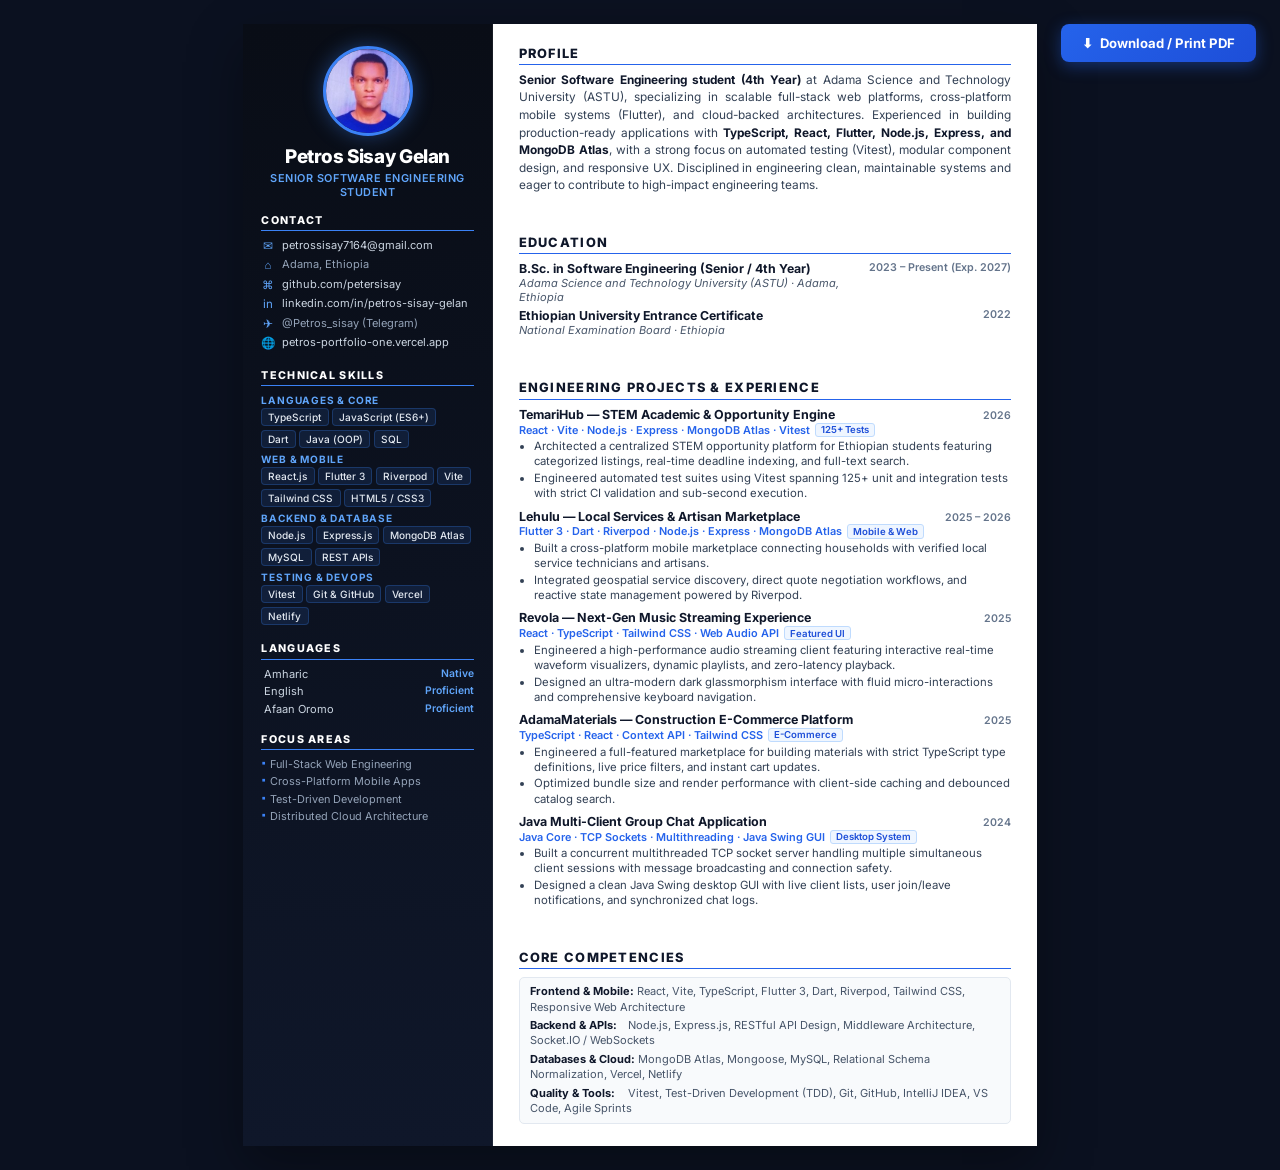
==== public/cv.html @ f02c2fa9 "feat(cv): upgrade resume with senior standing, TemariHub, Lehulu, and Flutter stack" ====
<!DOCTYPE html>
<html lang="en">
<head>
  <meta charset="UTF-8" />
  <meta name="viewport" content="width=device-width, initial-scale=1.0" />
  <title>Petros Sisay Gelan — CV & Resume</title>
  <link rel="preconnect" href="https://fonts.googleapis.com" />
  <link rel="preconnect" href="https://fonts.gstatic.com" crossorigin />
  <link href="https://fonts.googleapis.com/css2?family=Inter:wght@300;400;500;600;700;800&display=swap" rel="stylesheet" />
  <style>
    * { margin: 0; padding: 0; box-sizing: border-box; }

    @page {
      size: A4 portrait;
      margin: 0;
    }

    body {
      font-family: 'Inter', -apple-system, BlinkMacSystemFont, 'Segoe UI', Roboto, sans-serif;
      background: #0b1120;
      display: flex;
      justify-content: center;
      align-items: flex-start;
      min-height: 100vh;
      padding: 1.5rem 1rem;
      color: #1e293b;
      -webkit-font-smoothing: antialiased;
    }

    .cv-wrapper {
      display: flex;
      width: 794px;
      height: 1122px;
      max-height: 1122px;
      background: #ffffff;
      box-shadow: 0 20px 50px rgba(0,0,0,0.35);
      position: relative;
      overflow: hidden;
      page-break-after: avoid;
      page-break-inside: avoid;
    }

    /* ── LEFT SIDEBAR ── */
    .sidebar {
      width: 250px;
      height: 100%;
      background: linear-gradient(180deg, #090d16 0%, #0f172a 100%);
      color: #f8fafc;
      display: flex;
      flex-direction: column;
      align-items: center;
      padding: 1.35rem 1.15rem;
      flex-shrink: 0;
      border-right: 1px solid rgba(255,255,255,0.06);
    }

    .photo-wrap {
      width: 90px;
      height: 90px;
      border-radius: 50%;
      border: 3px solid #3b82f6;
      box-shadow: 0 0 20px rgba(59, 130, 246, 0.4);
      overflow: hidden;
      margin-bottom: 0.65rem;
      background: #1e293b;
      flex-shrink: 0;
    }

    .photo-wrap img {
      width: 100%;
      height: 100%;
      object-fit: cover;
      object-position: top center;
      display: block;
    }

    .sidebar-name {
      font-size: 1.18rem;
      font-weight: 800;
      color: #ffffff;
      text-align: center;
      margin-bottom: 0.15rem;
      letter-spacing: -0.02em;
      line-height: 1.2;
    }

    .sidebar-title {
      font-size: 0.68rem;
      color: #60a5fa;
      font-weight: 600;
      text-align: center;
      margin-bottom: 0.95rem;
      text-transform: uppercase;
      letter-spacing: 0.05em;
    }

    .sidebar-section {
      width: 100%;
      margin-bottom: 0.85rem;
    }

    .sidebar-section:last-child {
      margin-bottom: 0;
    }

    .sidebar-section-title {
      font-size: 0.67rem;
      font-weight: 800;
      text-transform: uppercase;
      letter-spacing: 0.12em;
      color: #ffffff;
      border-bottom: 1.5px solid #3b82f6;
      padding-bottom: 0.2rem;
      margin-bottom: 0.45rem;
      display: flex;
      align-items: center;
      gap: 0.35rem;
    }

    .contact-item {
      display: flex;
      align-items: center;
      gap: 0.5rem;
      font-size: 0.69rem;
      color: #94a3b8;
      margin-bottom: 0.32rem;
      line-height: 1.25;
    }

    .contact-item .icon {
      font-size: 0.72rem;
      color: #60a5fa;
      flex-shrink: 0;
      width: 13px;
      text-align: center;
    }

    .contact-item a {
      color: #cbd5e1;
      text-decoration: none;
      word-break: break-all;
    }

    .skill-group-title {
      font-size: 0.63rem;
      text-transform: uppercase;
      letter-spacing: 0.08em;
      color: #60a5fa;
      font-weight: 700;
      margin-top: 0.3rem;
      margin-bottom: 0.18rem;
    }

    .skill-tags {
      display: flex;
      flex-wrap: wrap;
      gap: 0.22rem;
      margin-bottom: 0.25rem;
    }

    .skill-badge {
      font-size: 0.63rem;
      background: rgba(59, 130, 246, 0.12);
      color: #e2e8f0;
      padding: 0.12rem 0.38rem;
      border-radius: 4px;
      border: 1px solid rgba(59, 130, 246, 0.25);
      font-weight: 500;
      line-height: 1.2;
    }

    .lang-item {
      display: flex;
      justify-content: space-between;
      font-size: 0.69rem;
      color: #cbd5e1;
      margin-bottom: 0.22rem;
      padding-left: 0.15rem;
    }

    .lang-item span {
      font-weight: 600;
      color: #60a5fa;
      font-size: 0.65rem;
    }

    .interest-item {
      font-size: 0.68rem;
      color: #94a3b8;
      margin-bottom: 0.2rem;
      padding-left: 0.55rem;
      position: relative;
    }

    .interest-item::before {
      content: '▪';
      position: absolute;
      left: 0;
      color: #3b82f6;
      font-size: 0.6rem;
    }

    /* ── RIGHT MAIN CONTENT ── */
    .main-content {
      flex: 1;
      height: 100%;
      padding: 1.35rem 1.6rem;
      background: #ffffff;
      display: flex;
      flex-direction: column;
      justify-content: space-between;
    }

    .main-section {
      margin-bottom: 0.65rem;
    }

    .main-section:last-child {
      margin-bottom: 0;
    }

    .main-section-title {
      font-size: 0.8rem;
      font-weight: 800;
      text-transform: uppercase;
      letter-spacing: 0.1em;
      color: #0f172a;
      border-bottom: 1.5px solid #2563eb;
      padding-bottom: 0.2rem;
      margin-bottom: 0.45rem;
      display: flex;
      align-items: center;
      justify-content: space-between;
    }

    .profile-text {
      font-size: 0.74rem;
      color: #334155;
      line-height: 1.48;
      text-align: justify;
    }

    .profile-text strong {
      color: #0f172a;
    }

    .exp-item {
      margin-bottom: 0.45rem;
    }

    .exp-item:last-child {
      margin-bottom: 0;
    }

    .exp-header {
      display: flex;
      justify-content: space-between;
      align-items: baseline;
      margin-bottom: 0.05rem;
    }

    .exp-title {
      font-size: 0.78rem;
      font-weight: 700;
      color: #0f172a;
    }

    .exp-date {
      font-size: 0.66rem;
      color: #64748b;
      font-weight: 600;
      white-space: nowrap;
    }

    .exp-company {
      font-size: 0.68rem;
      color: #2563eb;
      font-weight: 600;
      margin-bottom: 0.16rem;
      display: flex;
      align-items: center;
      gap: 0.35rem;
    }

    .exp-company span.badge {
      background: #eff6ff;
      border: 1px solid #bfdbfe;
      color: #1d4ed8;
      font-size: 0.6rem;
      padding: 0.04rem 0.3rem;
      border-radius: 3px;
      font-weight: 600;
    }

    .exp-bullets {
      padding-left: 0.95rem;
    }

    .exp-bullets li {
      font-size: 0.71rem;
      color: #334155;
      margin-bottom: 0.1rem;
      line-height: 1.33;
    }

    .edu-item {
      display: flex;
      justify-content: space-between;
      align-items: flex-start;
      margin-bottom: 0.22rem;
    }

    .edu-left {
      flex: 1;
    }

    .edu-title {
      font-size: 0.77rem;
      font-weight: 700;
      color: #0f172a;
    }

    .edu-institution {
      font-size: 0.69rem;
      color: #475569;
      font-style: italic;
    }

    .edu-date {
      font-size: 0.67rem;
      color: #64748b;
      font-weight: 600;
      white-space: nowrap;
    }

    .tech-grid {
      display: grid;
      grid-template-columns: 1fr;
      gap: 0.22rem;
      font-size: 0.69rem;
      background: #f8fafc;
      padding: 0.42rem 0.65rem;
      border-radius: 5px;
      border: 1px solid #e2e8f0;
      line-height: 1.38;
    }

    .tech-grid-row strong {
      color: #0f172a;
      font-weight: 700;
      min-width: 95px;
      display: inline-block;
    }

    .tech-grid-row span {
      color: #475569;
    }

    .print-btn {
      position: fixed;
      top: 1.5rem;
      right: 1.5rem;
      background: linear-gradient(135deg, #2563eb, #1d4ed8);
      color: #ffffff;
      border: none;
      padding: 0.7rem 1.3rem;
      border-radius: 8px;
      font-size: 0.82rem;
      font-weight: 700;
      cursor: pointer;
      box-shadow: 0 4px 16px rgba(37, 99, 235, 0.4);
      z-index: 100;
      font-family: 'Inter', sans-serif;
      transition: all 0.2s ease;
      display: flex;
      align-items: center;
      gap: 0.45rem;
    }

    .print-btn:hover {
      background: linear-gradient(135deg, #1d4ed8, #1e40af);
      transform: translateY(-1px);
      box-shadow: 0 6px 20px rgba(37, 99, 235, 0.5);
    }

    @media print {
      body {
        background: none;
        padding: 0;
        margin: 0;
      }
      .cv-wrapper {
        box-shadow: none;
        width: 100%;
        height: 100%;
        border-radius: 0;
      }
      .print-btn {
        display: none !important;
      }
    }
  </style>
</head>
<body>

<button class="print-btn" onclick="window.print()">
  <span>⬇</span> Download / Print PDF
</button>

<div class="cv-wrapper">
  <!-- LEFT SIDEBAR -->
  <aside class="sidebar">
    <div class="photo-wrap">
      <img
        src="[data-uri]"
        alt="Petros Sisay Gelan"
      />
    </div>

    <h1 class="sidebar-name">Petros Sisay Gelan</h1>
    <p class="sidebar-title">Senior Software Engineering Student</p>

    <!-- CONTACT -->
    <div class="sidebar-section">
      <h2 class="sidebar-section-title">Contact</h2>
      <div class="contact-item">
        <span class="icon">✉</span>
        <a href="mailto:petrossisay7164@gmail.com">petrossisay7164@gmail.com</a>
      </div>
      <div class="contact-item">
        <span class="icon">⌂</span>
        <span>Adama, Ethiopia</span>
      </div>
      <div class="contact-item">
        <span class="icon">⌘</span>
        <a href="https://github.com/petersisay" target="_blank">github.com/petersisay</a>
      </div>
      <div class="contact-item">
        <span class="icon">in</span>
        <a href="https://linkedin.com/in/petros-sisay-gelan" target="_blank">linkedin.com/in/petros-sisay-gelan</a>
      </div>
      <div class="contact-item">
        <span class="icon">✈</span>
        <span>@Petros_sisay (Telegram)</span>
      </div>
      <div class="contact-item">
        <span class="icon">🌐</span>
        <a href="https://petros-portfolio-one.vercel.app" target="_blank">petros-portfolio-one.vercel.app</a>
      </div>
    </div>

    <!-- SKILLS -->
    <div class="sidebar-section">
      <h2 class="sidebar-section-title">Technical Skills</h2>
      
      <div class="skill-group-title">Languages & Core</div>
      <div class="skill-tags">
        <span class="skill-badge">TypeScript</span>
        <span class="skill-badge">JavaScript (ES6+)</span>
        <span class="skill-badge">Dart</span>
        <span class="skill-badge">Java (OOP)</span>
        <span class="skill-badge">SQL</span>
      </div>

      <div class="skill-group-title">Web & Mobile</div>
      <div class="skill-tags">
        <span class="skill-badge">React.js</span>
        <span class="skill-badge">Flutter 3</span>
        <span class="skill-badge">Riverpod</span>
        <span class="skill-badge">Vite</span>
        <span class="skill-badge">Tailwind CSS</span>
        <span class="skill-badge">HTML5 / CSS3</span>
      </div>

      <div class="skill-group-title">Backend & Database</div>
      <div class="skill-tags">
        <span class="skill-badge">Node.js</span>
        <span class="skill-badge">Express.js</span>
        <span class="skill-badge">MongoDB Atlas</span>
        <span class="skill-badge">MySQL</span>
        <span class="skill-badge">REST APIs</span>
      </div>

      <div class="skill-group-title">Testing & DevOps</div>
      <div class="skill-tags">
        <span class="skill-badge">Vitest</span>
        <span class="skill-badge">Git & GitHub</span>
        <span class="skill-badge">Vercel</span>
        <span class="skill-badge">Netlify</span>
      </div>
    </div>

    <!-- LANGUAGES -->
    <div class="sidebar-section">
      <h2 class="sidebar-section-title">Languages</h2>
      <div class="lang-item">Amharic <span>Native</span></div>
      <div class="lang-item">English <span>Proficient</span></div>
      <div class="lang-item">Afaan Oromo <span>Proficient</span></div>
    </div>

    <!-- FOCUS AREAS -->
    <div class="sidebar-section">
      <h2 class="sidebar-section-title">Focus Areas</h2>
      <div class="interest-item">Full-Stack Web Engineering</div>
      <div class="interest-item">Cross-Platform Mobile Apps</div>
      <div class="interest-item">Test-Driven Development</div>
      <div class="interest-item">Distributed Cloud Architecture</div>
    </div>
  </aside>

  <!-- RIGHT MAIN CONTENT -->
  <main class="main-content">

    <!-- PROFILE -->
    <section class="main-section">
      <h2 class="main-section-title">Profile</h2>
      <p class="profile-text">
        <strong>Senior Software Engineering student (4th Year)</strong> at Adama Science and Technology University (ASTU), specializing in scalable full-stack web platforms, cross-platform mobile systems (Flutter), and cloud-backed architectures. Experienced in building production-ready applications with <strong>TypeScript, React, Flutter, Node.js, Express, and MongoDB Atlas</strong>, with a strong focus on automated testing (Vitest), modular component design, and responsive UX. Disciplined in engineering clean, maintainable systems and eager to contribute to high-impact engineering teams.
      </p>
    </section>

    <!-- EDUCATION -->
    <section class="main-section">
      <h2 class="main-section-title">Education</h2>
      <div class="edu-item">
        <div class="edu-left">
          <div class="edu-title">B.Sc. in Software Engineering (Senior / 4th Year)</div>
          <div class="edu-institution">Adama Science and Technology University (ASTU) · Adama, Ethiopia</div>
        </div>
        <div class="edu-date">2023 – Present (Exp. 2027)</div>
      </div>
      <div class="edu-item">
        <div class="edu-left">
          <div class="edu-title">Ethiopian University Entrance Certificate</div>
          <div class="edu-institution">National Examination Board · Ethiopia</div>
        </div>
        <div class="edu-date">2022</div>
      </div>
    </section>

    <!-- FEATURED PROJECTS -->
    <section class="main-section">
      <h2 class="main-section-title">Engineering Projects & Experience</h2>

      <div class="exp-item">
        <div class="exp-header">
          <div class="exp-title">TemariHub — STEM Academic & Opportunity Engine</div>
          <div class="exp-date">2026</div>
        </div>
        <div class="exp-company">
          <span>React · Vite · Node.js · Express · MongoDB Atlas · Vitest</span>
          <span class="badge">125+ Tests</span>
        </div>
        <ul class="exp-bullets">
          <li>Architected a centralized STEM opportunity platform for Ethiopian students featuring categorized listings, real-time deadline indexing, and full-text search.</li>
          <li>Engineered automated test suites using Vitest spanning 125+ unit and integration tests with strict CI validation and sub-second execution.</li>
        </ul>
      </div>

      <div class="exp-item">
        <div class="exp-header">
          <div class="exp-title">Lehulu — Local Services & Artisan Marketplace</div>
          <div class="exp-date">2025 – 2026</div>
        </div>
        <div class="exp-company">
          <span>Flutter 3 · Dart · Riverpod · Node.js · Express · MongoDB Atlas</span>
          <span class="badge">Mobile & Web</span>
        </div>
        <ul class="exp-bullets">
          <li>Built a cross-platform mobile marketplace connecting households with verified local service technicians and artisans.</li>
          <li>Integrated geospatial service discovery, direct quote negotiation workflows, and reactive state management powered by Riverpod.</li>
        </ul>
      </div>

      <div class="exp-item">
        <div class="exp-header">
          <div class="exp-title">Revola — Next-Gen Music Streaming Experience</div>
          <div class="exp-date">2025</div>
        </div>
        <div class="exp-company">
          <span>React · TypeScript · Tailwind CSS · Web Audio API</span>
          <span class="badge">Featured UI</span>
        </div>
        <ul class="exp-bullets">
          <li>Engineered a high-performance audio streaming client featuring interactive real-time waveform visualizers, dynamic playlists, and zero-latency playback.</li>
          <li>Designed an ultra-modern dark glassmorphism interface with fluid micro-interactions and comprehensive keyboard navigation.</li>
        </ul>
      </div>

      <div class="exp-item">
        <div class="exp-header">
          <div class="exp-title">AdamaMaterials — Construction E-Commerce Platform</div>
          <div class="exp-date">2025</div>
        </div>
        <div class="exp-company">
          <span>TypeScript · React · Context API · Tailwind CSS</span>
          <span class="badge">E-Commerce</span>
        </div>
        <ul class="exp-bullets">
          <li>Engineered a full-featured marketplace for building materials with strict TypeScript type definitions, live price filters, and instant cart updates.</li>
          <li>Optimized bundle size and render performance with client-side caching and debounced catalog search.</li>
        </ul>
      </div>

      <div class="exp-item">
        <div class="exp-header">
          <div class="exp-title">Java Multi-Client Group Chat Application</div>
          <div class="exp-date">2024</div>
        </div>
        <div class="exp-company">
          <span>Java Core · TCP Sockets · Multithreading · Java Swing GUI</span>
          <span class="badge">Desktop System</span>
        </div>
        <ul class="exp-bullets">
          <li>Built a concurrent multithreaded TCP socket server handling multiple simultaneous client sessions with message broadcasting and connection safety.</li>
          <li>Designed a clean Java Swing desktop GUI with live client lists, user join/leave notifications, and synchronized chat logs.</li>
        </ul>
      </div>
    </section>

    <!-- TECHNICAL PROFICIENCY SUMMARY -->
    <section class="main-section">
      <h2 class="main-section-title">Core Competencies</h2>
      <div class="tech-grid">
        <div class="tech-grid-row">
          <strong>Frontend & Mobile:</strong>
          <span>React, Vite, TypeScript, Flutter 3, Dart, Riverpod, Tailwind CSS, Responsive Web Architecture</span>
        </div>
        <div class="tech-grid-row">
          <strong>Backend & APIs:</strong>
          <span>Node.js, Express.js, RESTful API Design, Middleware Architecture, Socket.IO / WebSockets</span>
        </div>
        <div class="tech-grid-row">
          <strong>Databases & Cloud:</strong>
          <span>MongoDB Atlas, Mongoose, MySQL, Relational Schema Normalization, Vercel, Netlify</span>
        </div>
        <div class="tech-grid-row">
          <strong>Quality & Tools:</strong>
          <span>Vitest, Test-Driven Development (TDD), Git, GitHub, IntelliJ IDEA, VS Code, Agile Sprints</span>
        </div>
      </div>
    </section>

  </main>
</div>

</body>
</html>
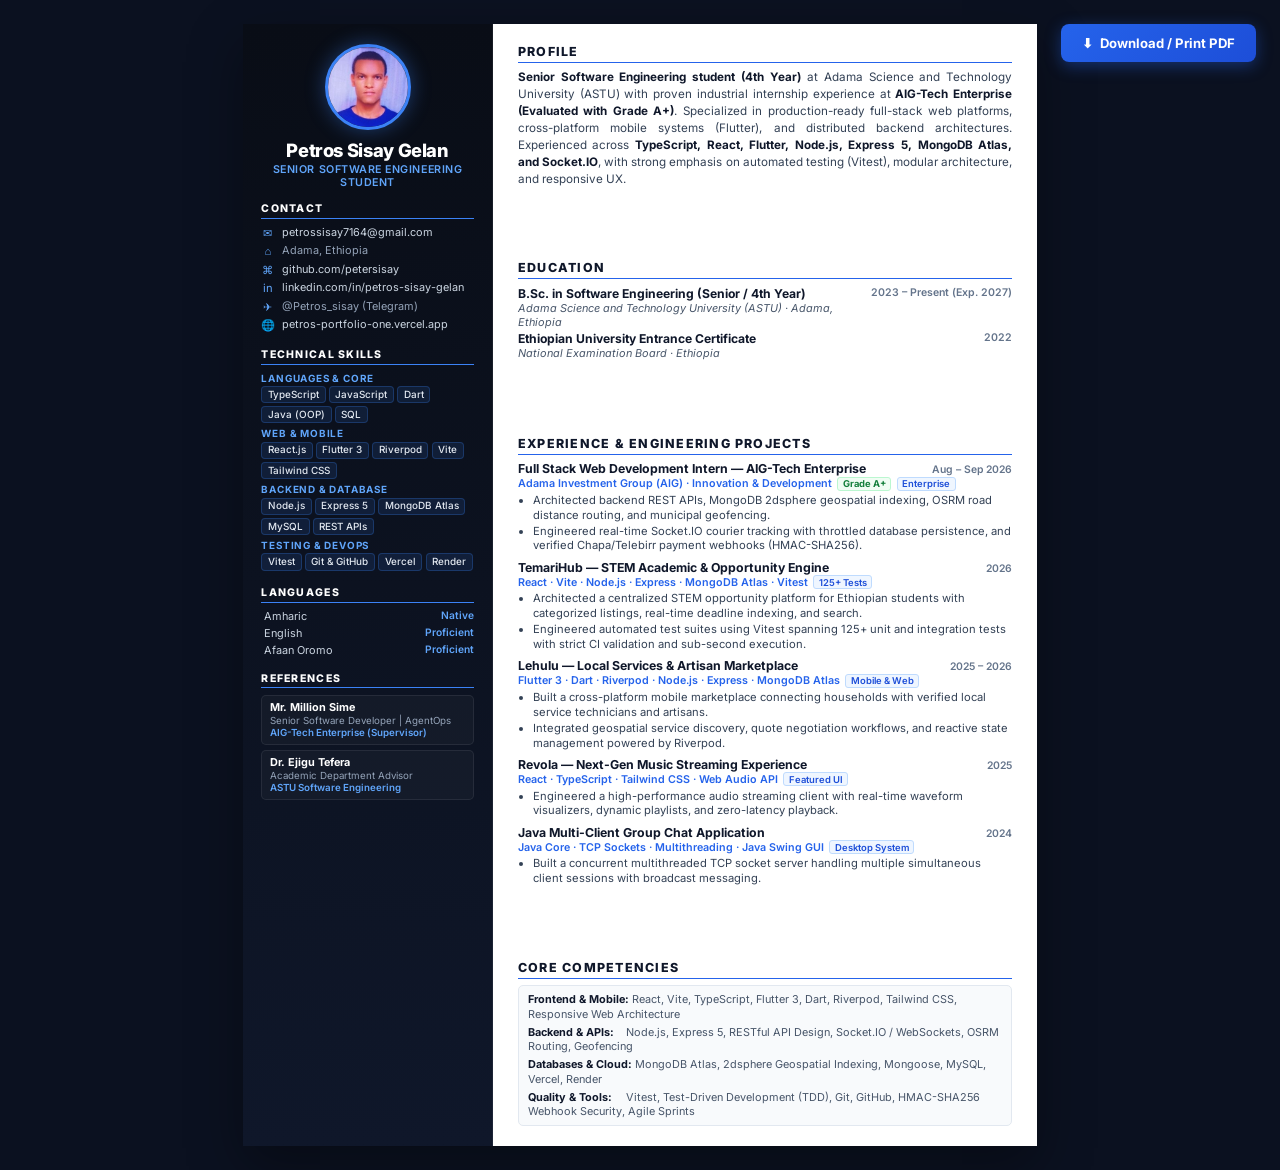
==== commit 98642f46: "feat(cv): add AIG-Tech internship with Grade A+ and supervisor references" ====
--- a/public/cv.html
+++ b/public/cv.html
@@ -49,19 +49,19 @@
       display: flex;
       flex-direction: column;
       align-items: center;
-      padding: 1.35rem 1.15rem;
+      padding: 1.25rem 1.15rem;
       flex-shrink: 0;
       border-right: 1px solid rgba(255,255,255,0.06);
     }
 
     .photo-wrap {
-      width: 90px;
-      height: 90px;
+      width: 86px;
+      height: 86px;
       border-radius: 50%;
       border: 3px solid #3b82f6;
       box-shadow: 0 0 20px rgba(59, 130, 246, 0.4);
       overflow: hidden;
-      margin-bottom: 0.65rem;
+      margin-bottom: 0.55rem;
       background: #1e293b;
       flex-shrink: 0;
     }
@@ -75,28 +75,28 @@
     }
 
     .sidebar-name {
-      font-size: 1.18rem;
+      font-size: 1.15rem;
       font-weight: 800;
       color: #ffffff;
       text-align: center;
-      margin-bottom: 0.15rem;
+      margin-bottom: 0.12rem;
       letter-spacing: -0.02em;
       line-height: 1.2;
     }
 
     .sidebar-title {
-      font-size: 0.68rem;
+      font-size: 0.67rem;
       color: #60a5fa;
       font-weight: 600;
       text-align: center;
-      margin-bottom: 0.95rem;
+      margin-bottom: 0.85rem;
       text-transform: uppercase;
       letter-spacing: 0.05em;
     }
 
     .sidebar-section {
       width: 100%;
-      margin-bottom: 0.85rem;
+      margin-bottom: 0.75rem;
     }
 
     .sidebar-section:last-child {
@@ -104,14 +104,14 @@
     }
 
     .sidebar-section-title {
-      font-size: 0.67rem;
+      font-size: 0.66rem;
       font-weight: 800;
       text-transform: uppercase;
       letter-spacing: 0.12em;
       color: #ffffff;
       border-bottom: 1.5px solid #3b82f6;
-      padding-bottom: 0.2rem;
-      margin-bottom: 0.45rem;
+      padding-bottom: 0.18rem;
+      margin-bottom: 0.4rem;
       display: flex;
       align-items: center;
       gap: 0.35rem;
@@ -120,15 +120,15 @@
     .contact-item {
       display: flex;
       align-items: center;
-      gap: 0.5rem;
-      font-size: 0.69rem;
+      gap: 0.45rem;
+      font-size: 0.68rem;
       color: #94a3b8;
-      margin-bottom: 0.32rem;
+      margin-bottom: 0.28rem;
       line-height: 1.25;
     }
 
     .contact-item .icon {
-      font-size: 0.72rem;
+      font-size: 0.7rem;
       color: #60a5fa;
       flex-shrink: 0;
       width: 13px;
@@ -142,27 +142,27 @@
     }
 
     .skill-group-title {
-      font-size: 0.63rem;
+      font-size: 0.62rem;
       text-transform: uppercase;
       letter-spacing: 0.08em;
       color: #60a5fa;
       font-weight: 700;
-      margin-top: 0.3rem;
-      margin-bottom: 0.18rem;
+      margin-top: 0.25rem;
+      margin-bottom: 0.15rem;
     }
 
     .skill-tags {
       display: flex;
       flex-wrap: wrap;
-      gap: 0.22rem;
-      margin-bottom: 0.25rem;
+      gap: 0.2rem;
+      margin-bottom: 0.2rem;
     }
 
     .skill-badge {
-      font-size: 0.63rem;
+      font-size: 0.62rem;
       background: rgba(59, 130, 246, 0.12);
       color: #e2e8f0;
-      padding: 0.12rem 0.38rem;
+      padding: 0.1rem 0.35rem;
       border-radius: 4px;
       border: 1px solid rgba(59, 130, 246, 0.25);
       font-weight: 500;
@@ -172,39 +172,53 @@
     .lang-item {
       display: flex;
       justify-content: space-between;
-      font-size: 0.69rem;
+      font-size: 0.68rem;
       color: #cbd5e1;
-      margin-bottom: 0.22rem;
+      margin-bottom: 0.18rem;
       padding-left: 0.15rem;
     }
 
     .lang-item span {
       font-weight: 600;
       color: #60a5fa;
-      font-size: 0.65rem;
-    }
-
-    .interest-item {
+      font-size: 0.64rem;
+    }
+
+    .ref-card {
+      background: rgba(255, 255, 255, 0.03);
+      border: 1px solid rgba(255, 255, 255, 0.08);
+      border-radius: 5px;
+      padding: 0.32rem 0.45rem;
+      margin-bottom: 0.3rem;
+      line-height: 1.25;
+    }
+
+    .ref-card:last-child {
+      margin-bottom: 0;
+    }
+
+    .ref-name {
       font-size: 0.68rem;
+      font-weight: 700;
+      color: #ffffff;
+    }
+
+    .ref-role {
+      font-size: 0.61rem;
       color: #94a3b8;
-      margin-bottom: 0.2rem;
-      padding-left: 0.55rem;
-      position: relative;
-    }
-
-    .interest-item::before {
-      content: '▪';
-      position: absolute;
-      left: 0;
-      color: #3b82f6;
-      font-size: 0.6rem;
+    }
+
+    .ref-org {
+      font-size: 0.61rem;
+      color: #60a5fa;
+      font-weight: 600;
     }
 
     /* ── RIGHT MAIN CONTENT ── */
     .main-content {
       flex: 1;
       height: 100%;
-      padding: 1.35rem 1.6rem;
+      padding: 1.25rem 1.55rem;
       background: #ffffff;
       display: flex;
       flex-direction: column;
@@ -212,7 +226,7 @@
     }
 
     .main-section {
-      margin-bottom: 0.65rem;
+      margin-bottom: 0.55rem;
     }
 
     .main-section:last-child {
@@ -220,23 +234,23 @@
     }
 
     .main-section-title {
-      font-size: 0.8rem;
+      font-size: 0.78rem;
       font-weight: 800;
       text-transform: uppercase;
       letter-spacing: 0.1em;
       color: #0f172a;
       border-bottom: 1.5px solid #2563eb;
-      padding-bottom: 0.2rem;
-      margin-bottom: 0.45rem;
+      padding-bottom: 0.18rem;
+      margin-bottom: 0.4rem;
       display: flex;
       align-items: center;
       justify-content: space-between;
     }
 
     .profile-text {
-      font-size: 0.74rem;
+      font-size: 0.73rem;
       color: #334155;
-      line-height: 1.48;
+      line-height: 1.45;
       text-align: justify;
     }
 
@@ -245,7 +259,7 @@
     }
 
     .exp-item {
-      margin-bottom: 0.45rem;
+      margin-bottom: 0.4rem;
     }
 
     .exp-item:last-child {
@@ -256,93 +270,103 @@
       display: flex;
       justify-content: space-between;
       align-items: baseline;
-      margin-bottom: 0.05rem;
+      margin-bottom: 0.04rem;
     }
 
     .exp-title {
-      font-size: 0.78rem;
+      font-size: 0.77rem;
       font-weight: 700;
       color: #0f172a;
     }
 
     .exp-date {
+      font-size: 0.65rem;
+      color: #64748b;
+      font-weight: 600;
+      white-space: nowrap;
+    }
+
+    .exp-company {
+      font-size: 0.67rem;
+      color: #2563eb;
+      font-weight: 600;
+      margin-bottom: 0.14rem;
+      display: flex;
+      align-items: center;
+      gap: 0.35rem;
+    }
+
+    .exp-company span.badge {
+      background: #eff6ff;
+      border: 1px solid #bfdbfe;
+      color: #1d4ed8;
+      font-size: 0.59rem;
+      padding: 0.03rem 0.28rem;
+      border-radius: 3px;
+      font-weight: 600;
+    }
+
+    .exp-company span.badge-grade {
+      background: #f0fdf4;
+      border: 1px solid #bbf7d0;
+      color: #15803d;
+      font-size: 0.59rem;
+      padding: 0.03rem 0.28rem;
+      border-radius: 3px;
+      font-weight: 700;
+    }
+
+    .exp-bullets {
+      padding-left: 0.95rem;
+    }
+
+    .exp-bullets li {
+      font-size: 0.7rem;
+      color: #334155;
+      margin-bottom: 0.08rem;
+      line-height: 1.32;
+    }
+
+    .edu-item {
+      display: flex;
+      justify-content: space-between;
+      align-items: flex-start;
+      margin-bottom: 0.18rem;
+    }
+
+    .edu-left {
+      flex: 1;
+    }
+
+    .edu-title {
+      font-size: 0.76rem;
+      font-weight: 700;
+      color: #0f172a;
+    }
+
+    .edu-institution {
+      font-size: 0.68rem;
+      color: #475569;
+      font-style: italic;
+    }
+
+    .edu-date {
       font-size: 0.66rem;
       color: #64748b;
       font-weight: 600;
       white-space: nowrap;
     }
 
-    .exp-company {
-      font-size: 0.68rem;
-      color: #2563eb;
-      font-weight: 600;
-      margin-bottom: 0.16rem;
-      display: flex;
-      align-items: center;
-      gap: 0.35rem;
-    }
-
-    .exp-company span.badge {
-      background: #eff6ff;
-      border: 1px solid #bfdbfe;
-      color: #1d4ed8;
-      font-size: 0.6rem;
-      padding: 0.04rem 0.3rem;
-      border-radius: 3px;
-      font-weight: 600;
-    }
-
-    .exp-bullets {
-      padding-left: 0.95rem;
-    }
-
-    .exp-bullets li {
-      font-size: 0.71rem;
-      color: #334155;
-      margin-bottom: 0.1rem;
-      line-height: 1.33;
-    }
-
-    .edu-item {
-      display: flex;
-      justify-content: space-between;
-      align-items: flex-start;
-      margin-bottom: 0.22rem;
-    }
-
-    .edu-left {
-      flex: 1;
-    }
-
-    .edu-title {
-      font-size: 0.77rem;
-      font-weight: 700;
-      color: #0f172a;
-    }
-
-    .edu-institution {
-      font-size: 0.69rem;
-      color: #475569;
-      font-style: italic;
-    }
-
-    .edu-date {
-      font-size: 0.67rem;
-      color: #64748b;
-      font-weight: 600;
-      white-space: nowrap;
-    }
-
     .tech-grid {
       display: grid;
       grid-template-columns: 1fr;
-      gap: 0.22rem;
-      font-size: 0.69rem;
+      gap: 0.2rem;
+      font-size: 0.68rem;
       background: #f8fafc;
-      padding: 0.42rem 0.65rem;
+      padding: 0.38rem 0.6rem;
       border-radius: 5px;
       border: 1px solid #e2e8f0;
-      line-height: 1.38;
+      line-height: 1.35;
     }
 
     .tech-grid-row strong {
@@ -456,7 +480,7 @@
       <div class="skill-group-title">Languages & Core</div>
       <div class="skill-tags">
         <span class="skill-badge">TypeScript</span>
-        <span class="skill-badge">JavaScript (ES6+)</span>
+        <span class="skill-badge">JavaScript</span>
         <span class="skill-badge">Dart</span>
         <span class="skill-badge">Java (OOP)</span>
         <span class="skill-badge">SQL</span>
@@ -469,13 +493,12 @@
         <span class="skill-badge">Riverpod</span>
         <span class="skill-badge">Vite</span>
         <span class="skill-badge">Tailwind CSS</span>
-        <span class="skill-badge">HTML5 / CSS3</span>
       </div>
 
       <div class="skill-group-title">Backend & Database</div>
       <div class="skill-tags">
         <span class="skill-badge">Node.js</span>
-        <span class="skill-badge">Express.js</span>
+        <span class="skill-badge">Express 5</span>
         <span class="skill-badge">MongoDB Atlas</span>
         <span class="skill-badge">MySQL</span>
         <span class="skill-badge">REST APIs</span>
@@ -486,7 +509,7 @@
         <span class="skill-badge">Vitest</span>
         <span class="skill-badge">Git & GitHub</span>
         <span class="skill-badge">Vercel</span>
-        <span class="skill-badge">Netlify</span>
+        <span class="skill-badge">Render</span>
       </div>
     </div>
 
@@ -498,13 +521,19 @@
       <div class="lang-item">Afaan Oromo <span>Proficient</span></div>
     </div>
 
-    <!-- FOCUS AREAS -->
+    <!-- REFERENCES -->
     <div class="sidebar-section">
-      <h2 class="sidebar-section-title">Focus Areas</h2>
-      <div class="interest-item">Full-Stack Web Engineering</div>
-      <div class="interest-item">Cross-Platform Mobile Apps</div>
-      <div class="interest-item">Test-Driven Development</div>
-      <div class="interest-item">Distributed Cloud Architecture</div>
+      <h2 class="sidebar-section-title">References</h2>
+      <div class="ref-card">
+        <div class="ref-name">Mr. Million Sime</div>
+        <div class="ref-role">Senior Software Developer | AgentOps</div>
+        <div class="ref-org">AIG-Tech Enterprise (Supervisor)</div>
+      </div>
+      <div class="ref-card">
+        <div class="ref-name">Dr. Ejigu Tefera</div>
+        <div class="ref-role">Academic Department Advisor</div>
+        <div class="ref-org">ASTU Software Engineering</div>
+      </div>
     </div>
   </aside>
 
@@ -515,7 +544,7 @@
     <section class="main-section">
       <h2 class="main-section-title">Profile</h2>
       <p class="profile-text">
-        <strong>Senior Software Engineering student (4th Year)</strong> at Adama Science and Technology University (ASTU), specializing in scalable full-stack web platforms, cross-platform mobile systems (Flutter), and cloud-backed architectures. Experienced in building production-ready applications with <strong>TypeScript, React, Flutter, Node.js, Express, and MongoDB Atlas</strong>, with a strong focus on automated testing (Vitest), modular component design, and responsive UX. Disciplined in engineering clean, maintainable systems and eager to contribute to high-impact engineering teams.
+        <strong>Senior Software Engineering student (4th Year)</strong> at Adama Science and Technology University (ASTU) with proven industrial internship experience at <strong>AIG-Tech Enterprise (Evaluated with Grade A+)</strong>. Specialized in production-ready full-stack web platforms, cross-platform mobile systems (Flutter), and distributed backend architectures. Experienced across <strong>TypeScript, React, Flutter, Node.js, Express 5, MongoDB Atlas, and Socket.IO</strong>, with strong emphasis on automated testing (Vitest), modular architecture, and responsive UX.
       </p>
     </section>
 
@@ -538,9 +567,25 @@
       </div>
     </section>
 
-    <!-- FEATURED PROJECTS -->
+    <!-- EXPERIENCE & PROJECTS -->
     <section class="main-section">
-      <h2 class="main-section-title">Engineering Projects & Experience</h2>
+      <h2 class="main-section-title">Experience & Engineering Projects</h2>
+
+      <div class="exp-item">
+        <div class="exp-header">
+          <div class="exp-title">Full Stack Web Development Intern — AIG-Tech Enterprise</div>
+          <div class="exp-date">Aug – Sep 2026</div>
+        </div>
+        <div class="exp-company">
+          <span>Adama Investment Group (AIG) · Innovation & Development</span>
+          <span class="badge-grade">Grade A+</span>
+          <span class="badge">Enterprise</span>
+        </div>
+        <ul class="exp-bullets">
+          <li>Architected backend REST APIs, MongoDB 2dsphere geospatial indexing, OSRM road distance routing, and municipal geofencing.</li>
+          <li>Engineered real-time Socket.IO courier tracking with throttled database persistence, and verified Chapa/Telebirr payment webhooks (HMAC-SHA256).</li>
+        </ul>
+      </div>
 
       <div class="exp-item">
         <div class="exp-header">
@@ -552,7 +597,7 @@
           <span class="badge">125+ Tests</span>
         </div>
         <ul class="exp-bullets">
-          <li>Architected a centralized STEM opportunity platform for Ethiopian students featuring categorized listings, real-time deadline indexing, and full-text search.</li>
+          <li>Architected a centralized STEM opportunity platform for Ethiopian students with categorized listings, real-time deadline indexing, and search.</li>
           <li>Engineered automated test suites using Vitest spanning 125+ unit and integration tests with strict CI validation and sub-second execution.</li>
         </ul>
       </div>
@@ -568,7 +613,7 @@
         </div>
         <ul class="exp-bullets">
           <li>Built a cross-platform mobile marketplace connecting households with verified local service technicians and artisans.</li>
-          <li>Integrated geospatial service discovery, direct quote negotiation workflows, and reactive state management powered by Riverpod.</li>
+          <li>Integrated geospatial service discovery, quote negotiation workflows, and reactive state management powered by Riverpod.</li>
         </ul>
       </div>
 
@@ -582,23 +627,7 @@
           <span class="badge">Featured UI</span>
         </div>
         <ul class="exp-bullets">
-          <li>Engineered a high-performance audio streaming client featuring interactive real-time waveform visualizers, dynamic playlists, and zero-latency playback.</li>
-          <li>Designed an ultra-modern dark glassmorphism interface with fluid micro-interactions and comprehensive keyboard navigation.</li>
-        </ul>
-      </div>
-
-      <div class="exp-item">
-        <div class="exp-header">
-          <div class="exp-title">AdamaMaterials — Construction E-Commerce Platform</div>
-          <div class="exp-date">2025</div>
-        </div>
-        <div class="exp-company">
-          <span>TypeScript · React · Context API · Tailwind CSS</span>
-          <span class="badge">E-Commerce</span>
-        </div>
-        <ul class="exp-bullets">
-          <li>Engineered a full-featured marketplace for building materials with strict TypeScript type definitions, live price filters, and instant cart updates.</li>
-          <li>Optimized bundle size and render performance with client-side caching and debounced catalog search.</li>
+          <li>Engineered a high-performance audio streaming client with real-time waveform visualizers, dynamic playlists, and zero-latency playback.</li>
         </ul>
       </div>
 
@@ -612,8 +641,7 @@
           <span class="badge">Desktop System</span>
         </div>
         <ul class="exp-bullets">
-          <li>Built a concurrent multithreaded TCP socket server handling multiple simultaneous client sessions with message broadcasting and connection safety.</li>
-          <li>Designed a clean Java Swing desktop GUI with live client lists, user join/leave notifications, and synchronized chat logs.</li>
+          <li>Built a concurrent multithreaded TCP socket server handling multiple simultaneous client sessions with broadcast messaging.</li>
         </ul>
       </div>
     </section>
@@ -628,15 +656,15 @@
         </div>
         <div class="tech-grid-row">
           <strong>Backend & APIs:</strong>
-          <span>Node.js, Express.js, RESTful API Design, Middleware Architecture, Socket.IO / WebSockets</span>
+          <span>Node.js, Express 5, RESTful API Design, Socket.IO / WebSockets, OSRM Routing, Geofencing</span>
         </div>
         <div class="tech-grid-row">
           <strong>Databases & Cloud:</strong>
-          <span>MongoDB Atlas, Mongoose, MySQL, Relational Schema Normalization, Vercel, Netlify</span>
+          <span>MongoDB Atlas, 2dsphere Geospatial Indexing, Mongoose, MySQL, Vercel, Render</span>
         </div>
         <div class="tech-grid-row">
           <strong>Quality & Tools:</strong>
-          <span>Vitest, Test-Driven Development (TDD), Git, GitHub, IntelliJ IDEA, VS Code, Agile Sprints</span>
+          <span>Vitest, Test-Driven Development (TDD), Git, GitHub, HMAC-SHA256 Webhook Security, Agile Sprints</span>
         </div>
       </div>
     </section>
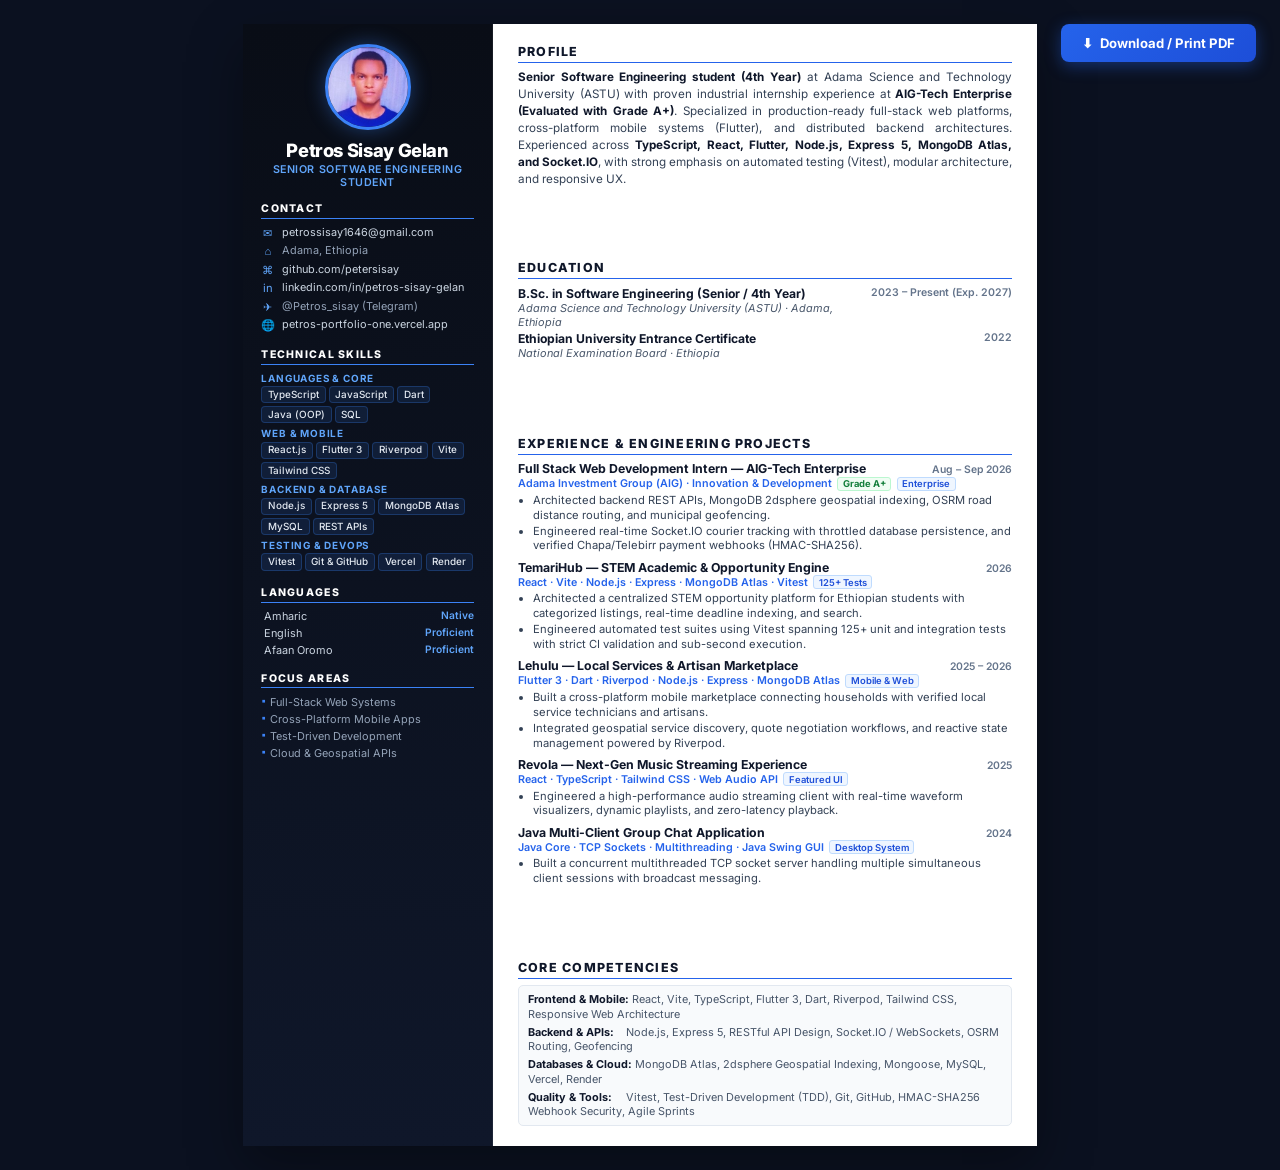
==== commit f469b4a8: "feat(cv): update email to petrossisay1646@gmail.com and replace references with focus areas" ====
--- a/public/cv.html
+++ b/public/cv.html
@@ -184,34 +184,20 @@
       font-size: 0.64rem;
     }
 
-    .ref-card {
-      background: rgba(255, 255, 255, 0.03);
-      border: 1px solid rgba(255, 255, 255, 0.08);
-      border-radius: 5px;
-      padding: 0.32rem 0.45rem;
-      margin-bottom: 0.3rem;
-      line-height: 1.25;
-    }
-
-    .ref-card:last-child {
-      margin-bottom: 0;
-    }
-
-    .ref-name {
+    .interest-item {
       font-size: 0.68rem;
-      font-weight: 700;
-      color: #ffffff;
-    }
-
-    .ref-role {
-      font-size: 0.61rem;
       color: #94a3b8;
-    }
-
-    .ref-org {
-      font-size: 0.61rem;
-      color: #60a5fa;
-      font-weight: 600;
+      margin-bottom: 0.2rem;
+      padding-left: 0.55rem;
+      position: relative;
+    }
+
+    .interest-item::before {
+      content: '▪';
+      position: absolute;
+      left: 0;
+      color: #3b82f6;
+      font-size: 0.6rem;
     }
 
     /* ── RIGHT MAIN CONTENT ── */
@@ -449,7 +435,7 @@
       <h2 class="sidebar-section-title">Contact</h2>
       <div class="contact-item">
         <span class="icon">✉</span>
-        <a href="mailto:petrossisay7164@gmail.com">petrossisay7164@gmail.com</a>
+        <a href="mailto:petrossisay1646@gmail.com">petrossisay1646@gmail.com</a>
       </div>
       <div class="contact-item">
         <span class="icon">⌂</span>
@@ -521,19 +507,13 @@
       <div class="lang-item">Afaan Oromo <span>Proficient</span></div>
     </div>
 
-    <!-- REFERENCES -->
+    <!-- FOCUS AREAS -->
     <div class="sidebar-section">
-      <h2 class="sidebar-section-title">References</h2>
-      <div class="ref-card">
-        <div class="ref-name">Mr. Million Sime</div>
-        <div class="ref-role">Senior Software Developer | AgentOps</div>
-        <div class="ref-org">AIG-Tech Enterprise (Supervisor)</div>
-      </div>
-      <div class="ref-card">
-        <div class="ref-name">Dr. Ejigu Tefera</div>
-        <div class="ref-role">Academic Department Advisor</div>
-        <div class="ref-org">ASTU Software Engineering</div>
-      </div>
+      <h2 class="sidebar-section-title">Focus Areas</h2>
+      <div class="interest-item">Full-Stack Web Systems</div>
+      <div class="interest-item">Cross-Platform Mobile Apps</div>
+      <div class="interest-item">Test-Driven Development</div>
+      <div class="interest-item">Cloud & Geospatial APIs</div>
     </div>
   </aside>
 
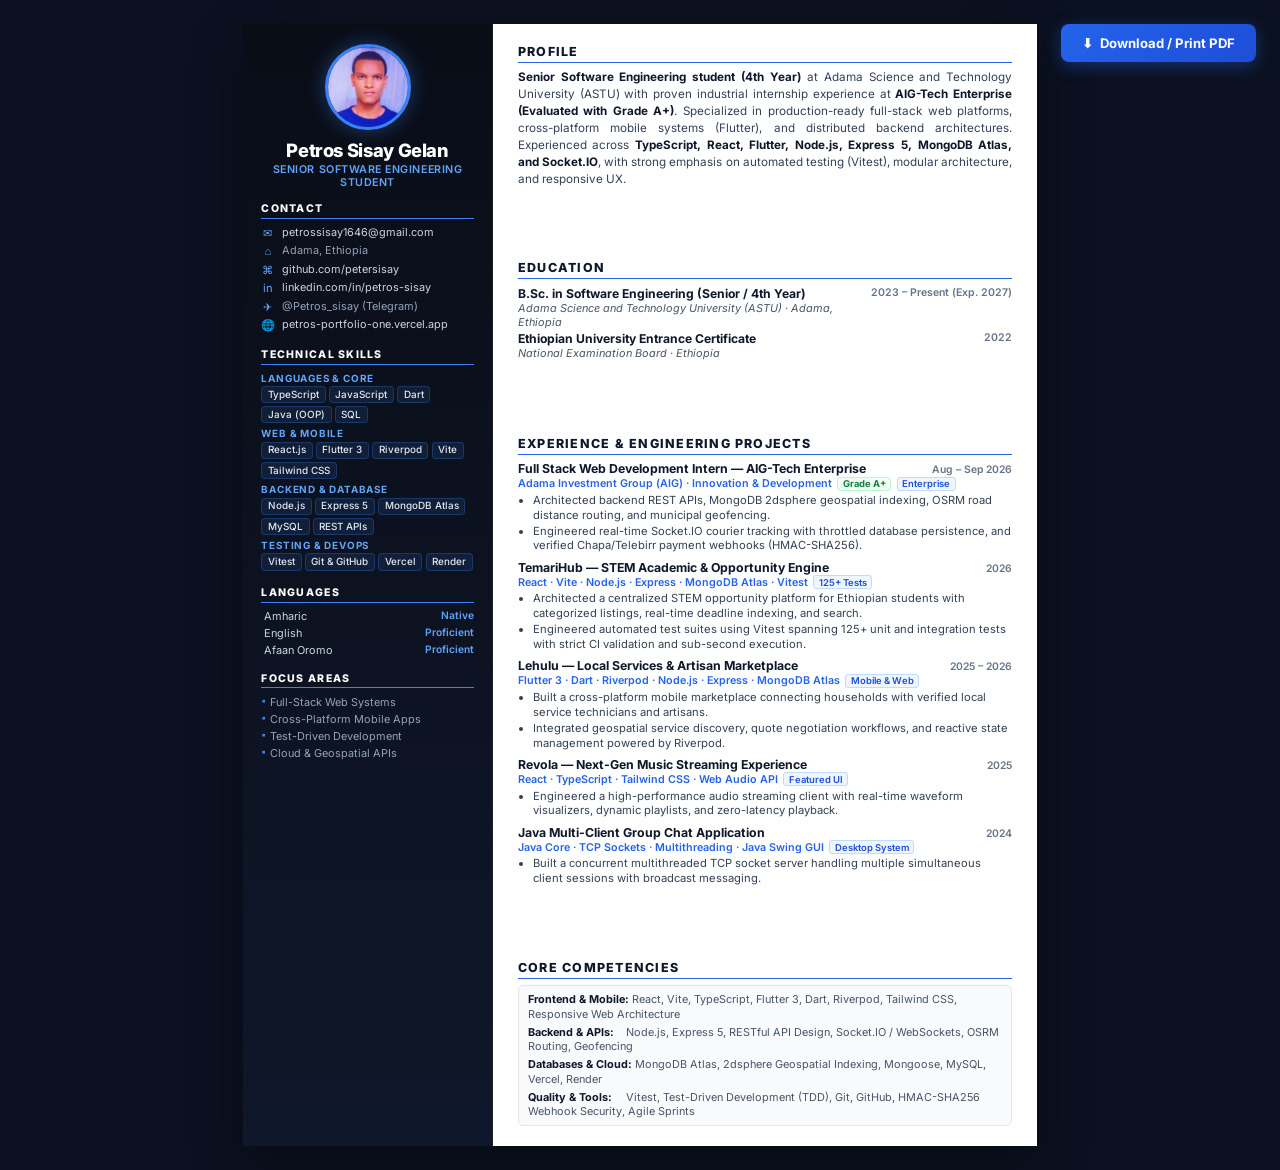
==== commit 303f30e1: "feat(contact): update LinkedIn URL to petros-sisay and align GitHub handle to petersisay" ====
--- a/public/cv.html
+++ b/public/cv.html
@@ -447,7 +447,7 @@
       </div>
       <div class="contact-item">
         <span class="icon">in</span>
-        <a href="https://linkedin.com/in/petros-sisay-gelan" target="_blank">linkedin.com/in/petros-sisay-gelan</a>
+        <a href="https://linkedin.com/in/petros-sisay" target="_blank">linkedin.com/in/petros-sisay</a>
       </div>
       <div class="contact-item">
         <span class="icon">✈</span>
